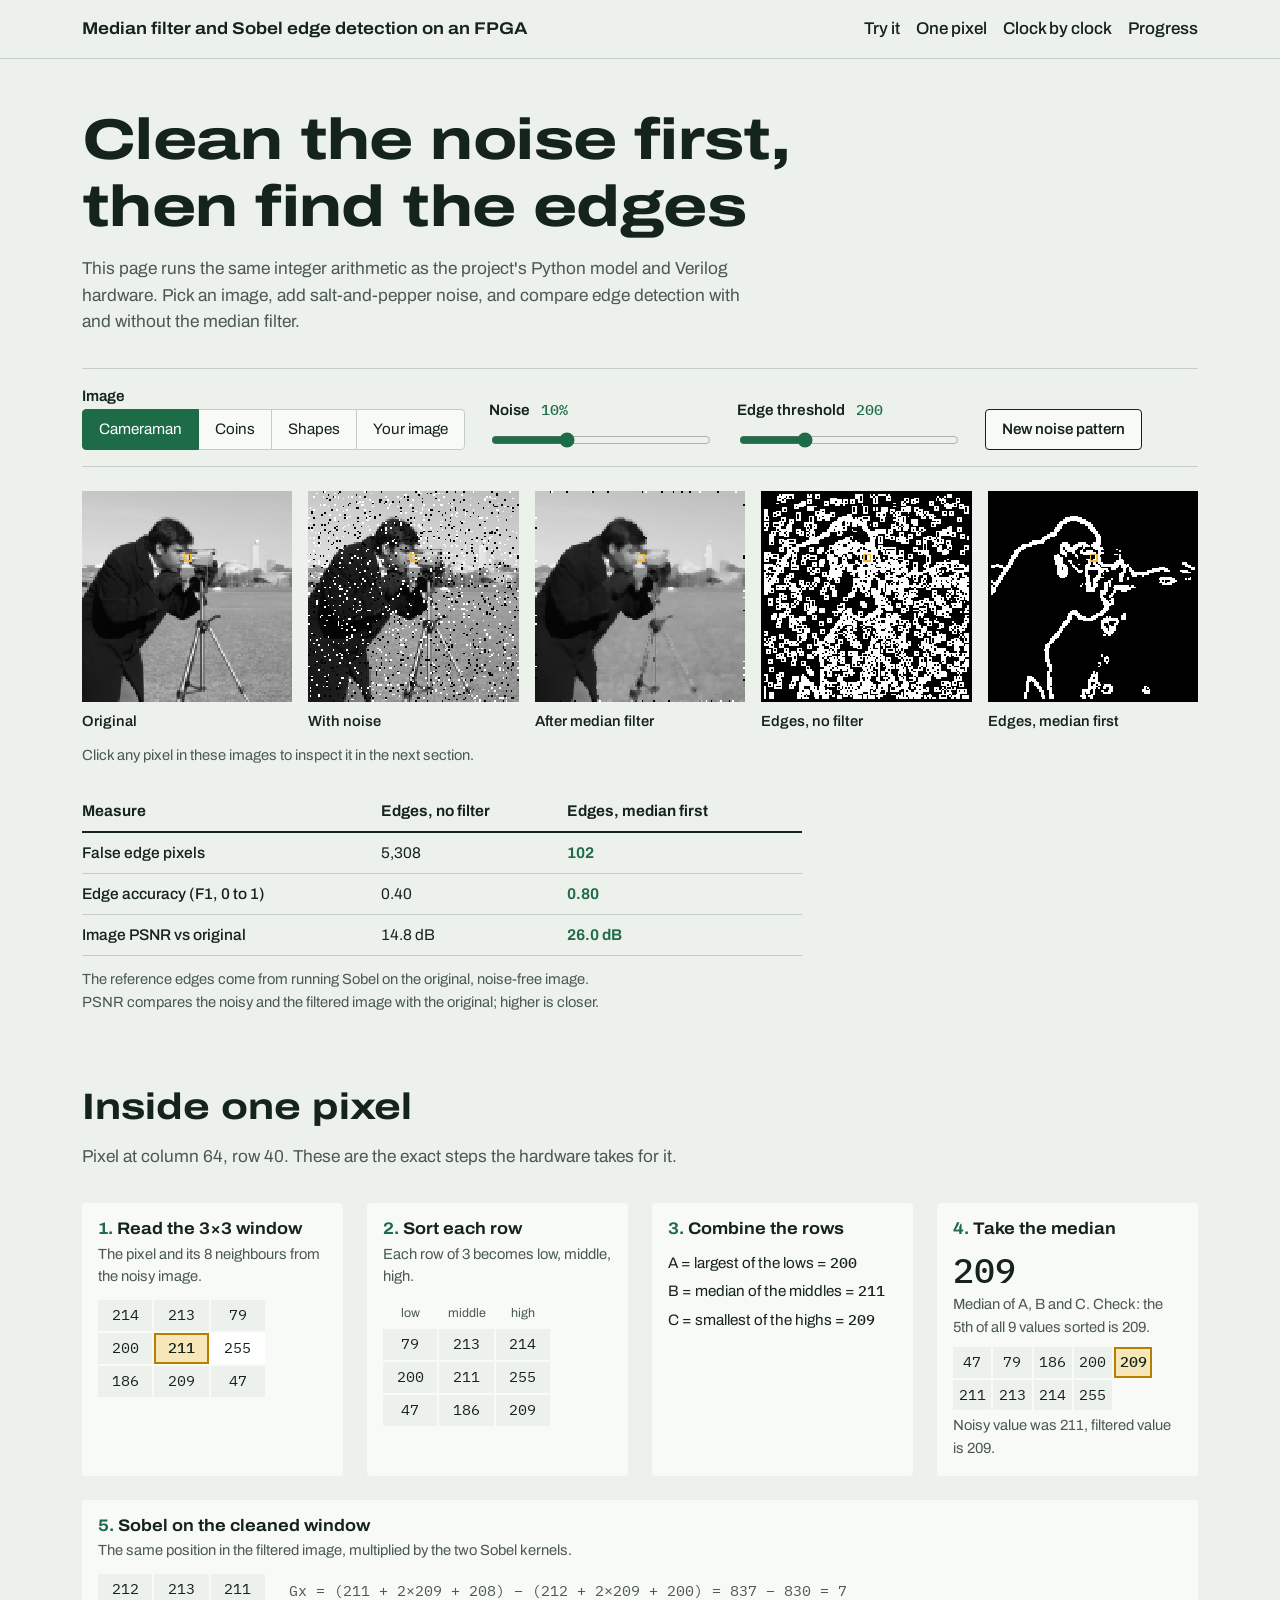
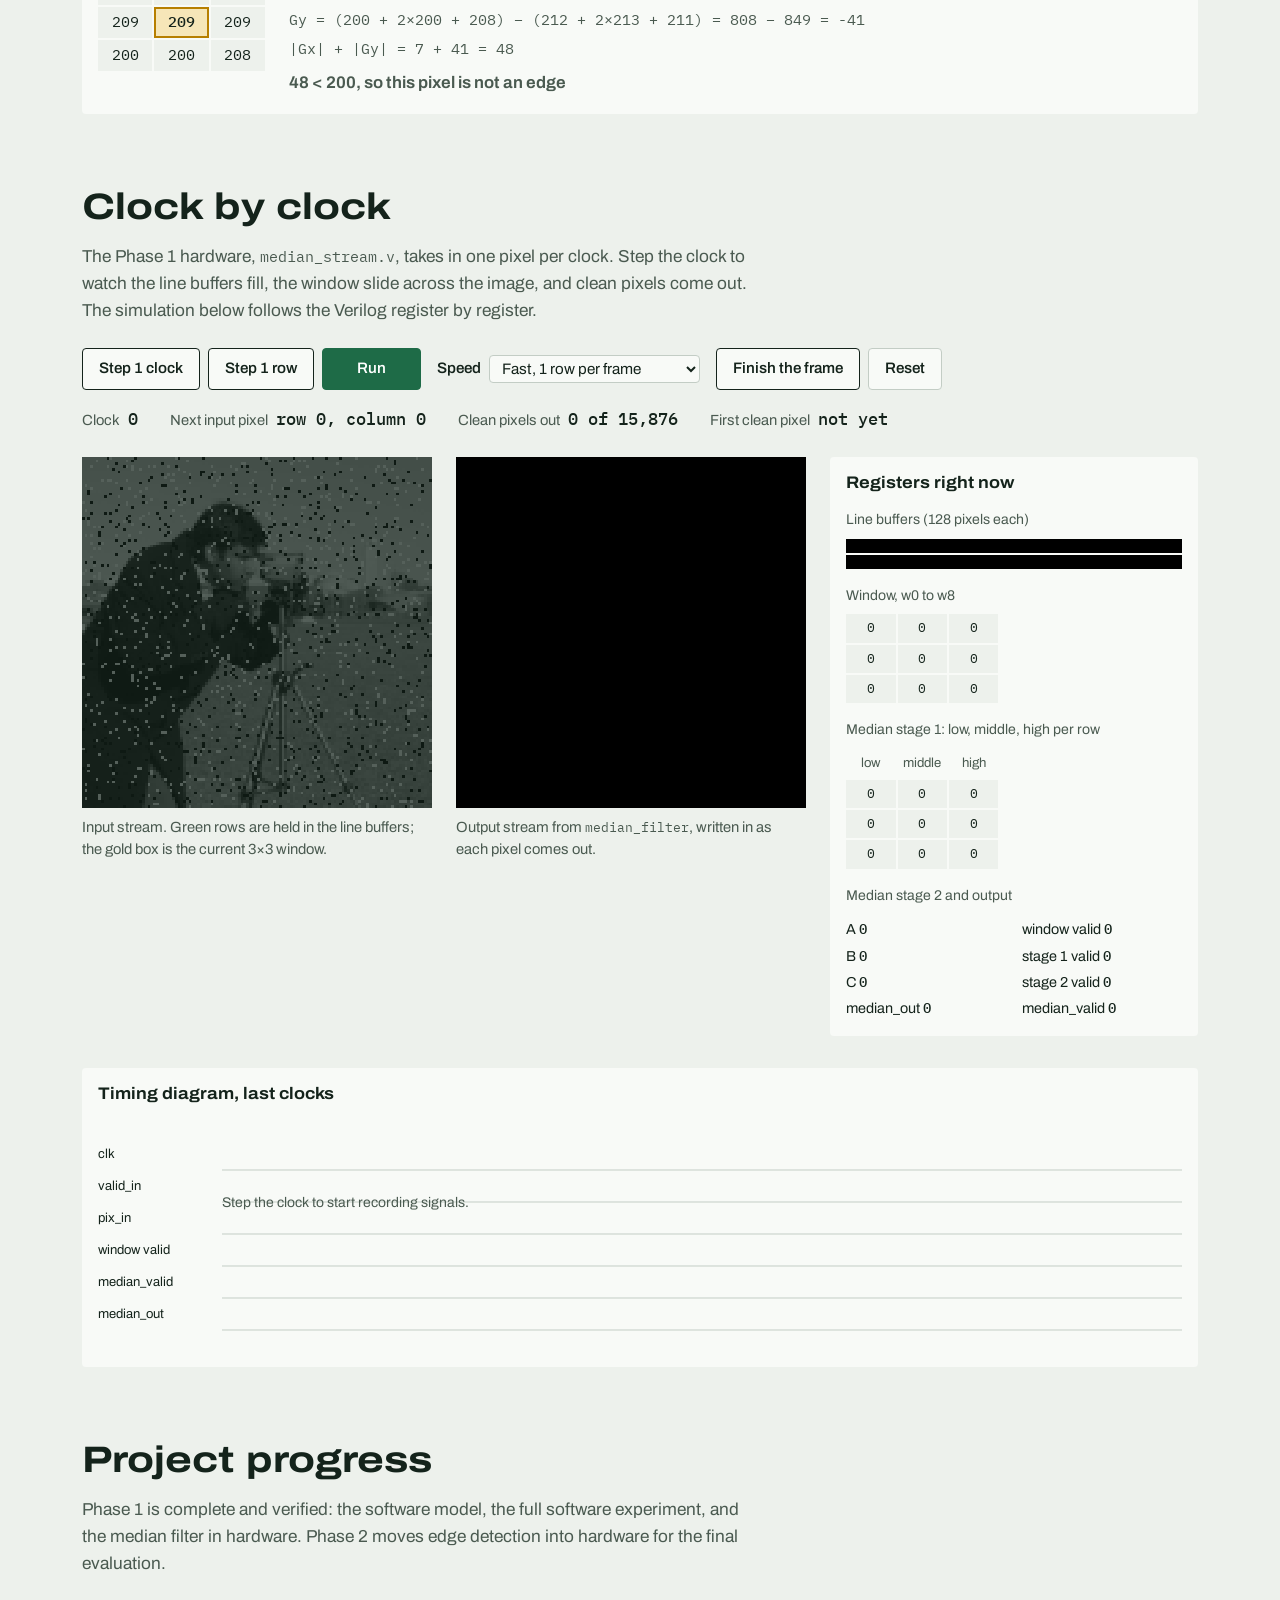
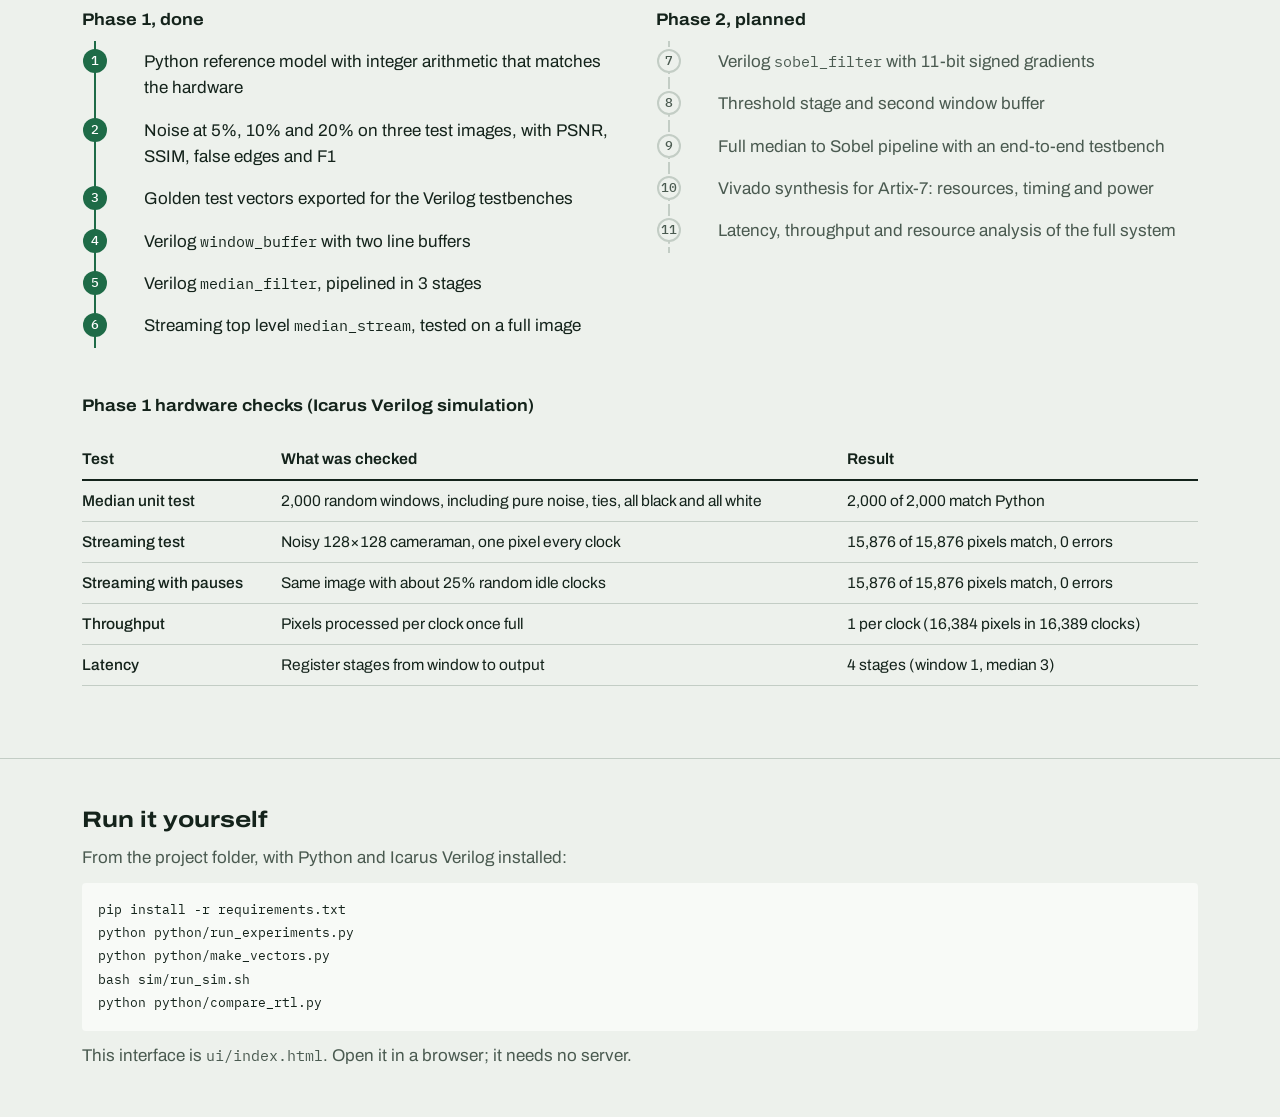
==== ui/index.html @ 1b3ccc0e "Phase 1: Python reference model, software experiment, streaming median filter hardware, interactive " ====
<!doctype html>
<html lang="en">
<head>
<meta charset="utf-8">
<meta name="viewport" content="width=device-width, initial-scale=1">
<title>Median Sobel Bench</title>
<meta name="description" content="Interactive demo of a pipelined FPGA median filter and Sobel edge detector.">
<link rel="preconnect" href="https://fonts.googleapis.com">
<link rel="preconnect" href="https://fonts.gstatic.com" crossorigin>
<link href="https://fonts.googleapis.com/css2?family=Archivo:wdth,wght@62..125,400..800&family=IBM+Plex+Mono:wght@400;500&display=swap" rel="stylesheet">
<link rel="stylesheet" href="style.css">
</head>
<body>

<header class="top">
  <div class="wrap top-inner">
    <p class="project">Median filter and Sobel edge detection on an FPGA</p>
    <nav aria-label="Sections">
      <a href="#try">Try it</a>
      <a href="#pixel">One pixel</a>
      <a href="#clock">Clock by clock</a>
      <a href="#progress">Progress</a>
    </nav>
  </div>
</header>

<main>
  <!-- ============ PLAYGROUND ============ -->
  <section id="try" class="wrap section">
    <h1>Clean the noise first, then find the edges</h1>
    <p class="lede">This page runs the same integer arithmetic as the project's Python model and Verilog hardware.
      Pick an image, add salt-and-pepper noise, and compare edge detection with and without the median filter.</p>

    <div class="controls" role="group" aria-label="Image settings">
      <fieldset class="field">
        <legend>Image</legend>
        <div class="seg" id="imagePicker">
          <button type="button" data-img="cameraman" aria-pressed="true">Cameraman</button>
          <button type="button" data-img="coins" aria-pressed="false">Coins</button>
          <button type="button" data-img="shapes" aria-pressed="false">Shapes</button>
          <label class="upload" aria-pressed="false" id="uploadLabel">
            Your image<input type="file" id="upload" accept="image/*">
          </label>
        </div>
      </fieldset>
      <div class="field">
        <label for="noise">Noise <output id="noiseOut" for="noise">10%</output></label>
        <input type="range" id="noise" min="0" max="30" step="1" value="10">
      </div>
      <div class="field">
        <label for="thresh">Edge threshold <output id="threshOut" for="thresh">200</output></label>
        <input type="range" id="thresh" min="40" max="600" step="10" value="200">
      </div>
      <div class="field field-btn">
        <button type="button" id="reseed" class="btn">New noise pattern</button>
      </div>
    </div>

    <div class="panels" id="panels">
      <figure><canvas width="128" height="128" data-panel="clean"></canvas><figcaption>Original</figcaption></figure>
      <figure><canvas width="128" height="128" data-panel="noisy"></canvas><figcaption>With noise</figcaption></figure>
      <figure><canvas width="128" height="128" data-panel="median"></canvas><figcaption>After median filter</figcaption></figure>
      <figure><canvas width="128" height="128" data-panel="edgeRaw"></canvas><figcaption>Edges, no filter</figcaption></figure>
      <figure><canvas width="128" height="128" data-panel="edgeMed"></canvas><figcaption>Edges, median first</figcaption></figure>
    </div>
    <p class="hint">Click any pixel in these images to inspect it in the next section.</p>

    <table class="metrics" aria-describedby="metricsNote">
      <thead>
        <tr><th scope="col">Measure</th><th scope="col">Edges, no filter</th><th scope="col">Edges, median first</th></tr>
      </thead>
      <tbody>
        <tr><th scope="row">False edge pixels</th><td id="mFpRaw"></td><td id="mFpMed"></td></tr>
        <tr><th scope="row">Edge accuracy (F1, 0 to 1)</th><td id="mF1Raw"></td><td id="mF1Med"></td></tr>
        <tr><th scope="row">Image PSNR vs original</th><td id="mPsnrRaw"></td><td id="mPsnrMed"></td></tr>
      </tbody>
    </table>
    <p class="note" id="metricsNote">The reference edges come from running Sobel on the original, noise-free image.
      PSNR compares the noisy and the filtered image with the original; higher is closer.</p>
  </section>

  <!-- ============ PIXEL INSPECTOR ============ -->
  <section id="pixel" class="wrap section">
    <h2>Inside one pixel</h2>
    <p class="lede" id="pixelIntro">Pixel <span id="pxPos"></span>. These are the exact steps the hardware takes for it.</p>

    <ol class="steps" id="steps">
      <li class="step">
        <h3>Read the 3×3 window</h3>
        <p>The pixel and its 8 neighbours from the noisy image.</p>
        <div class="grid3" id="winNoisy"></div>
      </li>
      <li class="step">
        <h3>Sort each row</h3>
        <p>Each row of 3 becomes low, middle, high.</p>
        <div class="rows" id="rowSort"></div>
      </li>
      <li class="step">
        <h3>Combine the rows</h3>
        <div class="combine" id="combine"></div>
      </li>
      <li class="step">
        <h3>Take the median</h3>
        <div id="medResult"></div>
      </li>
      <li class="step step-wide">
        <h3>Sobel on the cleaned window</h3>
        <p>The same position in the filtered image, multiplied by the two Sobel kernels.</p>
        <div class="sobel" id="sobel"></div>
      </li>
    </ol>
  </section>

  <!-- ============ CLOCK BY CLOCK ============ -->
  <section id="clock" class="wrap section">
    <h2>Clock by clock</h2>
    <p class="lede">The Phase 1 hardware, <code>median_stream.v</code>, takes in one pixel per clock.
      Step the clock to watch the line buffers fill, the window slide across the image, and clean pixels come out.
      The simulation below follows the Verilog register by register.</p>

    <div class="sim-controls" role="group" aria-label="Clock controls">
      <button type="button" class="btn" id="step1">Step 1 clock</button>
      <button type="button" class="btn" id="stepRow">Step 1 row</button>
      <button type="button" class="btn btn-primary" id="run">Run</button>
      <label class="speed">Speed
        <select id="speed">
          <option value="slow">Slow, 6 clocks per second</option>
          <option value="fast" selected>Fast, 1 row per frame</option>
        </select>
      </label>
      <button type="button" class="btn" id="finish">Finish the frame</button>
      <button type="button" class="btn btn-quiet" id="reset">Reset</button>
    </div>

    <div class="counters" aria-live="polite">
      <p><span class="k">Clock</span> <span class="v" id="cClock">0</span></p>
      <p><span class="k">Next input pixel</span> <span class="v" id="cIn">row 0, column 0</span></p>
      <p><span class="k">Clean pixels out</span> <span class="v" id="cOut">0 of 15,876</span></p>
      <p><span class="k">First clean pixel</span> <span class="v" id="cFirst">not yet</span></p>
    </div>

    <div class="bench">
      <figure class="bench-img">
        <canvas id="simIn" width="384" height="384"></canvas>
        <figcaption>Input stream. Green rows are held in the line buffers; the gold box is the current 3×3 window.</figcaption>
      </figure>
      <figure class="bench-img">
        <canvas id="simOut" width="384" height="384"></canvas>
        <figcaption>Output stream from <code>median_filter</code>, written in as each pixel comes out.</figcaption>
      </figure>
      <div class="regs">
        <h3>Registers right now</h3>
        <div class="reg-block">
          <p class="reg-title">Line buffers (128 pixels each)</p>
          <canvas id="lbTop" width="384" height="14" aria-label="Line buffer holding the row two above"></canvas>
          <canvas id="lbMid" width="384" height="14" aria-label="Line buffer holding the row above"></canvas>
        </div>
        <div class="reg-block">
          <p class="reg-title">Window, w0 to w8</p>
          <div class="grid3 small" id="rWin"></div>
        </div>
        <div class="reg-block">
          <p class="reg-title">Median stage 1: low, middle, high per row</p>
          <div class="rows small" id="rS1"></div>
        </div>
        <div class="reg-block">
          <p class="reg-title">Median stage 2 and output</p>
          <div class="kv" id="rS2"></div>
        </div>
      </div>
    </div>

    <div class="analyzer">
      <h3>Timing diagram, last clocks</h3>
      <canvas id="timing" height="236" aria-label="Timing diagram of the most recent clock cycles"></canvas>
    </div>
  </section>

  <!-- ============ PROGRESS ============ -->
  <section id="progress" class="wrap section">
    <h2>Project progress</h2>
    <p class="lede">Phase 1 is complete and verified: the software model, the full software experiment, and the
      median filter in hardware. Phase 2 moves edge detection into hardware for the final evaluation.</p>

    <div class="phases">
      <div class="phase">
        <h3>Phase 1, done</h3>
        <ol class="timeline">
          <li>Python reference model with integer arithmetic that matches the hardware</li>
          <li>Noise at 5%, 10% and 20% on three test images, with PSNR, SSIM, false edges and F1</li>
          <li>Golden test vectors exported for the Verilog testbenches</li>
          <li>Verilog <code>window_buffer</code> with two line buffers</li>
          <li>Verilog <code>median_filter</code>, pipelined in 3 stages</li>
          <li>Streaming top level <code>median_stream</code>, tested on a full image</li>
        </ol>
      </div>
      <div class="phase phase-next">
        <h3>Phase 2, planned</h3>
        <ol class="timeline" start="7">
          <li>Verilog <code>sobel_filter</code> with 11-bit signed gradients</li>
          <li>Threshold stage and second window buffer</li>
          <li>Full median to Sobel pipeline with an end-to-end testbench</li>
          <li>Vivado synthesis for Artix-7: resources, timing and power</li>
          <li>Latency, throughput and resource analysis of the full system</li>
        </ol>
      </div>
    </div>

    <h3 class="table-title">Phase 1 hardware checks (Icarus Verilog simulation)</h3>
    <table class="metrics wide">
      <thead><tr><th scope="col">Test</th><th scope="col">What was checked</th><th scope="col">Result</th></tr></thead>
      <tbody>
        <tr><th scope="row">Median unit test</th><td>2,000 random windows, including pure noise, ties, all black and all white</td><td>2,000 of 2,000 match Python</td></tr>
        <tr><th scope="row">Streaming test</th><td>Noisy 128×128 cameraman, one pixel every clock</td><td>15,876 of 15,876 pixels match, 0 errors</td></tr>
        <tr><th scope="row">Streaming with pauses</th><td>Same image with about 25% random idle clocks</td><td>15,876 of 15,876 pixels match, 0 errors</td></tr>
        <tr><th scope="row">Throughput</th><td>Pixels processed per clock once full</td><td>1 per clock (16,384 pixels in 16,389 clocks)</td></tr>
        <tr><th scope="row">Latency</th><td>Register stages from window to output</td><td>4 stages (window 1, median 3)</td></tr>
      </tbody>
    </table>
  </section>
</main>

<footer class="foot">
  <div class="wrap">
    <h2>Run it yourself</h2>
    <p>From the project folder, with Python and Icarus Verilog installed:</p>
    <pre><code>pip install -r requirements.txt
python python/run_experiments.py
python python/make_vectors.py
bash sim/run_sim.sh
python python/compare_rtl.py</code></pre>
    <p>This interface is <code>ui/index.html</code>. Open it in a browser; it needs no server.</p>
  </div>
</footer>

<script src="images.js"></script>
<script src="app.js"></script>
</body>
</html>
---- ui/style.css ----
/* =========================================================================
   Median Sobel Bench - styles
   Palette: datasheet paper, deep green ink, solder-mask green, probe gold.
   One spacing scale (--s1..--s8) is used for every gap, margin and padding.
   ========================================================================= */
:root {
  --paper:   #edf1ec;
  --sheet:   #f8faf7;
  --ink:     #14231b;
  --muted:   #4a5a50;
  --rule:    #c3cdc5;
  --mask:    #1e6b47;   /* solder-mask green: actions, done states */
  --mask-hi: #15523a;
  --mask-tint: #d7e6dc;
  --probe:   #b77f00;   /* gold probe: the thing you are inspecting */
  --probe-fill: #f6e6b8;
  --on-mask: #ffffff;

  --sans: "Archivo", "Segoe UI", system-ui, sans-serif;
  --mono: "IBM Plex Mono", ui-monospace, "Cascadia Mono", Consolas, monospace;

  --s1: 4px;  --s2: 8px;  --s3: 12px; --s4: 16px;
  --s5: 24px; --s6: 32px; --s7: 48px; --s8: 72px;

  --radius: 4px;
  --measure: 68ch;
  color-scheme: light;
}

@media (prefers-color-scheme: dark) {
  :root:not([data-theme="light"]) {
    --paper: #18261e; --sheet: #203128; --ink: #eef3ee; --muted: #bccabf;
    --rule: #3f5548; --mask: #7bd0a2; --mask-hi: #a3e3c0; --mask-tint: #2b4537;
    --probe: #f2b937; --probe-fill: #4a3c12; --on-mask: #0f2418;
    color-scheme: dark;
  }
}
:root[data-theme="dark"] {
  --paper: #18261e; --sheet: #203128; --ink: #eef3ee; --muted: #bccabf;
  --rule: #3f5548; --mask: #7bd0a2; --mask-hi: #a3e3c0; --mask-tint: #2b4537;
  --probe: #f2b937; --probe-fill: #4a3c12; --on-mask: #0f2418;
  color-scheme: dark;
}

* { box-sizing: border-box; }
html { scroll-behavior: smooth; }
@media (prefers-reduced-motion: reduce) { html { scroll-behavior: auto; } }

body {
  margin: 0;
  background: var(--paper);
  color: var(--ink);
  font-family: var(--sans);
  font-size: 17px;
  line-height: 1.55;
  font-variation-settings: "wdth" 100;
}

.wrap { max-width: 1180px; margin: 0 auto; padding: 0 var(--s4); }
@media (min-width: 720px) { .wrap { padding: 0 var(--s6); } }

/* ---------- type ---------- */
h1, h2, h3 { margin: 0; line-height: 1.15; }
h1 {
  font-size: clamp(2rem, 1.2rem + 3.4vw, 3.6rem);
  font-weight: 760;
  font-variation-settings: "wdth" 125;
  letter-spacing: -0.01em;
  max-width: 18ch;
}
h2 {
  font-size: clamp(1.6rem, 1.2rem + 1.6vw, 2.3rem);
  font-weight: 720;
  font-variation-settings: "wdth" 120;
}
h3 { font-size: 1.05rem; font-weight: 680; font-variation-settings: "wdth" 108; }
p { margin: 0; }
.lede { margin-top: var(--s4); max-width: var(--measure); color: var(--muted); font-size: 1.08rem; }
.note, .hint { margin-top: var(--s3); color: var(--muted); font-size: 0.92rem; max-width: var(--measure); }
code { font-family: var(--mono); font-size: 0.88em; }

a { color: var(--mask); text-underline-offset: 3px; }
a:hover { color: var(--mask-hi); }

:focus-visible { outline: 3px solid var(--probe); outline-offset: 2px; }

/* ---------- header ---------- */
.top { border-bottom: 1px solid var(--rule); background: var(--paper); }
.top-inner { display: flex; flex-wrap: wrap; gap: var(--s2) var(--s5); align-items: baseline;
  justify-content: space-between; padding-top: var(--s4); padding-bottom: var(--s4); }
.project { font-weight: 650; font-variation-settings: "wdth" 110; }
.top nav { display: flex; flex-wrap: wrap; gap: var(--s4); }
.top nav a { text-decoration: none; color: var(--ink); font-weight: 520; }
.top nav a:hover { text-decoration: underline; color: var(--mask); }

.section { padding-top: var(--s8); }
#try { padding-top: var(--s7); }

/* ---------- controls ---------- */
.controls {
  margin-top: var(--s6);
  display: flex; flex-wrap: wrap; gap: var(--s5);
  align-items: flex-end;
  padding: var(--s4) 0;
  border-top: 1px solid var(--rule);
  border-bottom: 1px solid var(--rule);
}
.field { display: flex; flex-direction: column; gap: var(--s2); border: 0; margin: 0; padding: 0; min-width: 0; }
.field legend, .field > label { font-weight: 600; font-size: 0.95rem; padding: 0; }
.field output { font-family: var(--mono); font-weight: 500; margin-left: var(--s2); color: var(--mask); }
.field input[type="range"] { width: 220px; max-width: 100%; accent-color: var(--mask); }

.seg { display: flex; flex-wrap: wrap; }
.seg button, .seg .upload {
  font: inherit; font-size: 0.95rem;
  padding: var(--s2) var(--s4);
  background: var(--sheet); color: var(--ink);
  border: 1px solid var(--rule); margin-left: -1px; cursor: pointer;
}
.seg > :first-child { margin-left: 0; border-radius: var(--radius) 0 0 var(--radius); }
.seg > :last-child { border-radius: 0 var(--radius) var(--radius) 0; }
.seg button:hover, .seg .upload:hover { background: var(--mask-tint); }
.seg [aria-pressed="true"] { background: var(--mask); color: var(--on-mask); border-color: var(--mask); position: relative; }
.seg [aria-pressed="true"]:hover { background: var(--mask-hi); }
.upload input { position: absolute; width: 1px; height: 1px; opacity: 0; }
.upload:focus-within { outline: 3px solid var(--probe); outline-offset: 2px; }

.btn {
  font: inherit; font-size: 0.95rem; font-weight: 560;
  padding: var(--s2) var(--s4);
  border-radius: var(--radius);
  border: 1px solid var(--ink);
  background: var(--sheet); color: var(--ink);
  cursor: pointer;
}
.btn:hover { background: var(--ink); color: var(--paper); }
.btn-primary { background: var(--mask); border-color: var(--mask); color: var(--on-mask); min-width: 6.5em; }
.btn-primary:hover { background: var(--mask-hi); border-color: var(--mask-hi); color: var(--on-mask); }
.btn-quiet { border-color: var(--rule); }
.btn:disabled { cursor: not-allowed; background: var(--paper); color: var(--muted); border-color: var(--rule); }

/* ---------- image panels ---------- */
.panels {
  margin-top: var(--s5);
  display: grid; gap: var(--s4);
  grid-template-columns: repeat(2, minmax(0, 1fr));
}
@media (min-width: 640px) { .panels { grid-template-columns: repeat(3, minmax(0, 1fr)); } }
@media (min-width: 1000px) { .panels { grid-template-columns: repeat(5, minmax(0, 1fr)); } }
.panels figure { margin: 0; }
.panels canvas, .bench canvas#simIn, .bench canvas#simOut {
  width: 100%; height: auto; display: block;
  image-rendering: pixelated; image-rendering: crisp-edges;
  background: #000;
}
.panels canvas { cursor: crosshair; aspect-ratio: 1; }
figcaption { margin-top: var(--s2); font-size: 0.92rem; font-weight: 560; }
.bench figcaption { font-weight: 400; color: var(--muted); }

/* ---------- tables ---------- */
.metrics { margin-top: var(--s5); border-collapse: collapse; width: 100%; max-width: 720px; font-size: 0.97rem; }
.metrics.wide { max-width: none; }
.metrics th, .metrics td { text-align: left; padding: var(--s2) var(--s3) var(--s2) 0; border-bottom: 1px solid var(--rule); vertical-align: top; }
.metrics thead th { font-weight: 650; border-bottom: 2px solid var(--ink); }
.metrics tbody th { font-weight: 520; }
.metrics td { font-variant-numeric: tabular-nums; }
.metrics td.better { color: var(--mask); font-weight: 650; }
.table-wrap { overflow-x: auto; }

/* ---------- pixel inspector ---------- */
.steps {
  list-style: none; counter-reset: step; padding: 0; margin: var(--s6) 0 0;
  display: grid; gap: var(--s5);
  grid-template-columns: repeat(auto-fit, minmax(210px, 1fr));
}
.step { counter-increment: step; background: var(--sheet); padding: var(--s4); border-radius: var(--radius); }
.step h3::before { content: counter(step) ". "; color: var(--mask); }
.step p { margin-top: var(--s1); color: var(--muted); font-size: 0.92rem; }
.step-wide { grid-column: 1 / -1; }
.step > div { margin-top: var(--s3); }

.grid3 { display: grid; grid-template-columns: repeat(3, 3.2em); gap: 2px; }
.grid3 span, .rows span, .nine span {
  font-family: var(--mono); font-size: 0.92rem; text-align: center;
  padding: var(--s1) 0; background: var(--paper);
}
.grid3 span.c, .nine span.c { background: var(--probe-fill); outline: 2px solid var(--probe); outline-offset: -2px; font-weight: 500; }
.grid3 span.salt { background: #ffffff; color: #14231b; }
.grid3 span.pepper { background: #14231b; color: #ffffff; }
.grid3.small { grid-template-columns: repeat(3, 2.9em); }
.grid3.small span, .rows.small span { font-size: 0.82rem; }

.rows { display: grid; grid-template-columns: repeat(3, 3.2em); gap: 2px; }
.rows.small { grid-template-columns: repeat(3, 2.9em); }
.rows .lbl { font-family: var(--sans); background: none; font-size: 0.78rem; color: var(--muted); }
.rows span.pick { background: var(--mask-tint); font-weight: 500; }

.combine p, .kv p { margin-top: var(--s1); font-size: 0.95rem; color: var(--ink); }
.combine strong, .kv strong, #medResult strong { font-family: var(--mono); font-weight: 500; }
.nine { display: flex; flex-wrap: wrap; gap: 2px; margin-top: var(--s2); }
.nine span { min-width: 2.6em; }
.step .big { font-family: var(--mono); font-size: 2.2rem; font-weight: 500; line-height: 1.1; color: var(--ink); margin: 0; }

.sobel { display: flex; flex-wrap: wrap; gap: var(--s5); align-items: flex-start; }
.sobel .calc { font-family: var(--mono); font-size: 0.9rem; line-height: 1.7; }
.sobel .verdict { font-family: var(--sans); font-size: 1.05rem; font-weight: 650; margin-top: var(--s2); }
.sobel .verdict.edge { color: var(--mask); }
.empty { color: var(--muted); font-size: 0.95rem; }

/* ---------- clock-by-clock bench ---------- */
.sim-controls { margin-top: var(--s5); display: flex; flex-wrap: wrap; gap: var(--s2); align-items: center; }
.speed { display: inline-flex; gap: var(--s2); align-items: center; font-size: 0.95rem; font-weight: 560; margin: 0 var(--s2); }
.speed select { font: inherit; font-weight: 400; padding: var(--s1) var(--s2); border-radius: var(--radius);
  border: 1px solid var(--rule); background: var(--sheet); color: var(--ink); }

.counters { margin-top: var(--s4); display: flex; flex-wrap: wrap; gap: var(--s2) var(--s6); }
.counters .k { color: var(--muted); font-size: 0.92rem; margin-right: var(--s1); }
.counters .v { font-family: var(--mono); font-weight: 500; }

.bench {
  margin-top: var(--s5);
  display: grid; gap: var(--s5);
  grid-template-columns: 1fr;
}
@media (min-width: 760px) { .bench { grid-template-columns: 1fr 1fr; } }
@media (min-width: 1100px) { .bench { grid-template-columns: 1fr 1fr 1.05fr; } }
.bench-img { margin: 0; }
.regs { background: var(--sheet); padding: var(--s4); border-radius: var(--radius); }
.regs h3 { margin-bottom: var(--s2); }
.reg-block { margin-top: var(--s4); }
.reg-title { font-size: 0.88rem; color: var(--muted); margin-bottom: var(--s2); }
.reg-block canvas { width: 100%; height: 14px; display: block; image-rendering: pixelated; margin-top: 2px; background: #000; }
.kv { display: grid; grid-template-columns: repeat(2, minmax(0, 1fr)); gap: 0 var(--s4); }
.kv p { font-size: 0.9rem; }

.analyzer { margin-top: var(--s6); background: var(--sheet); padding: var(--s4); border-radius: var(--radius); }
.analyzer canvas { margin-top: var(--s3); width: 100%; height: 236px; display: block; }

/* ---------- progress ---------- */
.phases { margin-top: var(--s6); display: grid; gap: var(--s6); grid-template-columns: 1fr; }
@media (min-width: 820px) { .phases { grid-template-columns: 1fr 1fr; } }
.timeline { margin: var(--s3) 0 0; padding: 0; list-style: none; counter-reset: tl; }
.phase-next .timeline { counter-reset: tl 6; }
.timeline li {
  counter-increment: tl; position: relative;
  padding: var(--s2) 0 var(--s2) var(--s7);
  border-left: 2px solid var(--mask); margin-left: var(--s3);
}
.timeline li::before {
  content: counter(tl);
  position: absolute; left: calc(-1 * var(--s3) - 1px); top: var(--s2);
  width: var(--s5); height: var(--s5); border-radius: 50%;
  display: grid; place-items: center;
  font-family: var(--mono); font-size: 0.8rem; font-weight: 500;
  background: var(--mask); color: var(--on-mask);
}
.phase-next .timeline li { border-left: 2px dashed var(--rule); color: var(--muted); }
.phase-next .timeline li::before { background: var(--paper); color: var(--muted); box-shadow: inset 0 0 0 2px var(--rule); }
.table-title { margin-top: var(--s7); }

/* ---------- footer ---------- */
.foot { margin-top: var(--s8); padding: var(--s7) 0 var(--s7); border-top: 1px solid var(--rule); }
.foot h2 { font-size: 1.4rem; }
.foot p { margin-top: var(--s3); color: var(--muted); max-width: var(--measure); }
.foot pre {
  margin: var(--s3) 0 0; padding: var(--s4); overflow-x: auto;
  background: var(--sheet); border-radius: var(--radius);
  font-size: 0.9rem; line-height: 1.6;
}
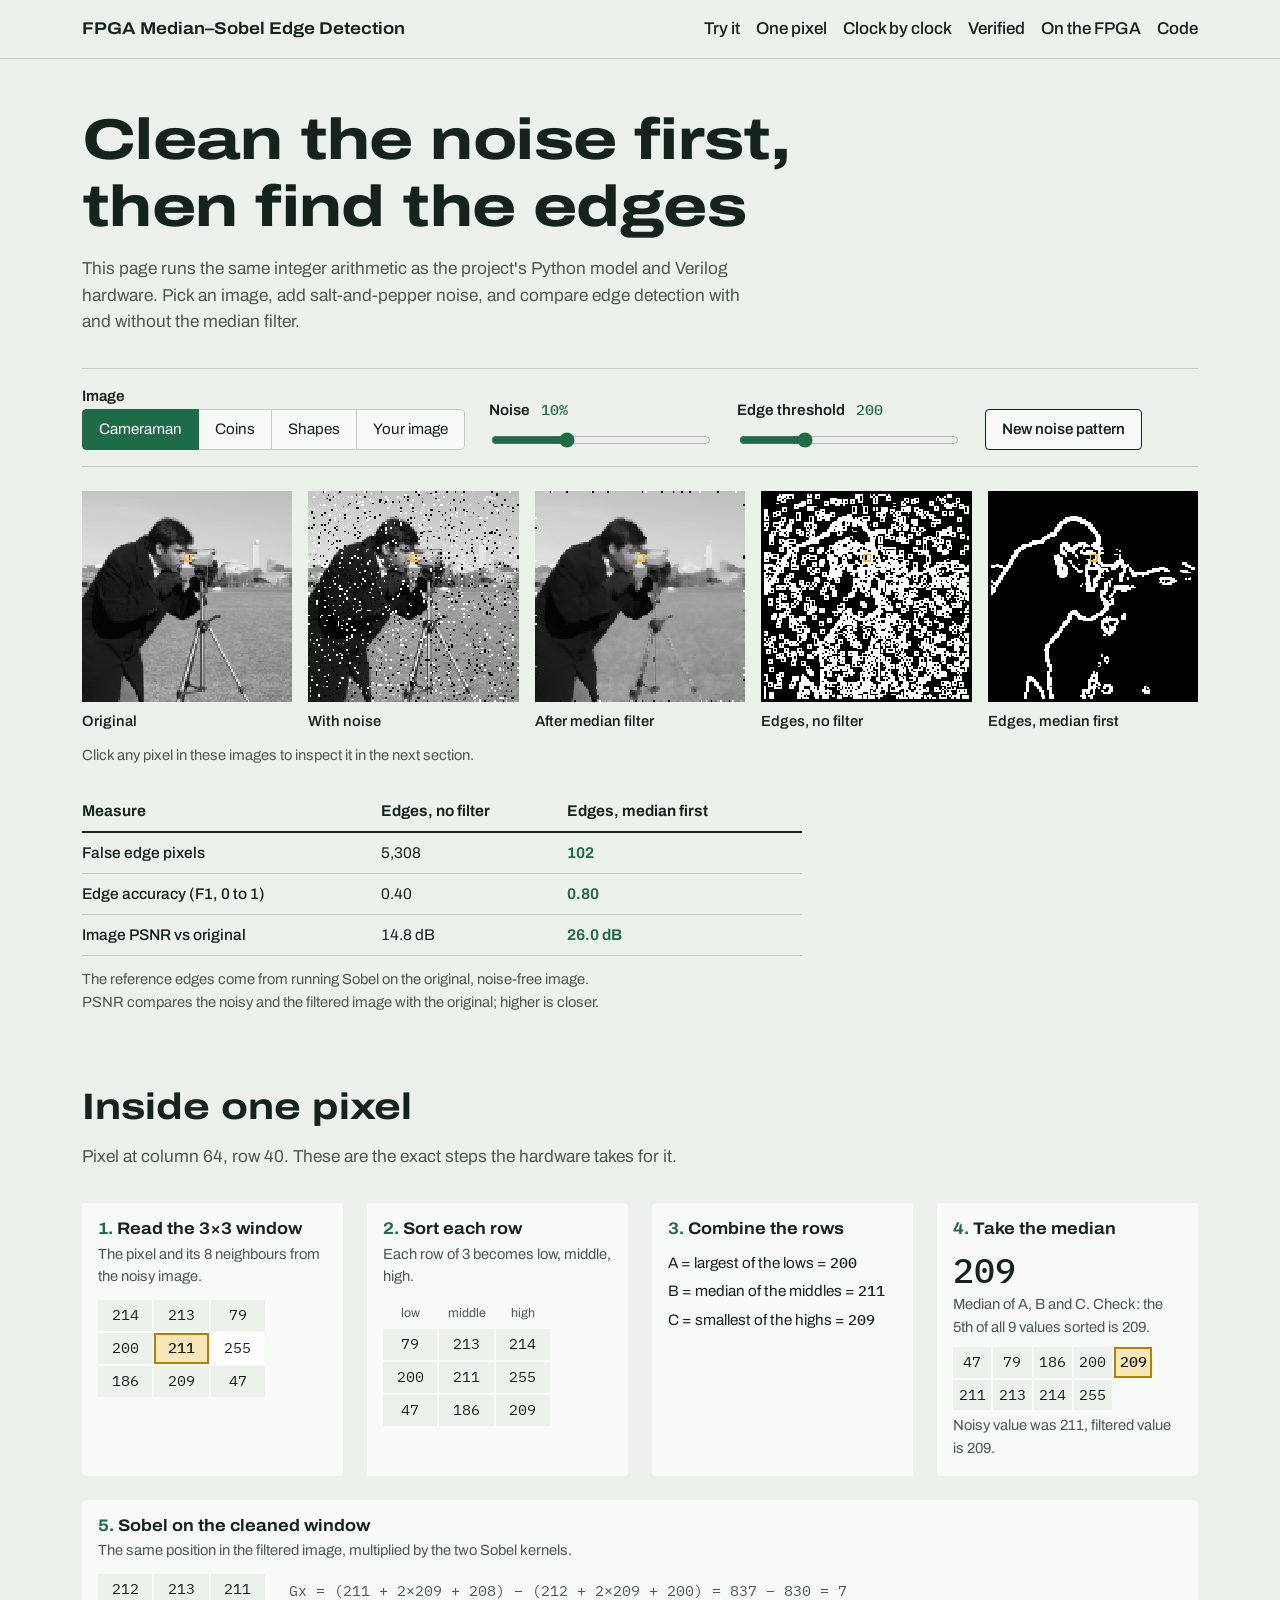
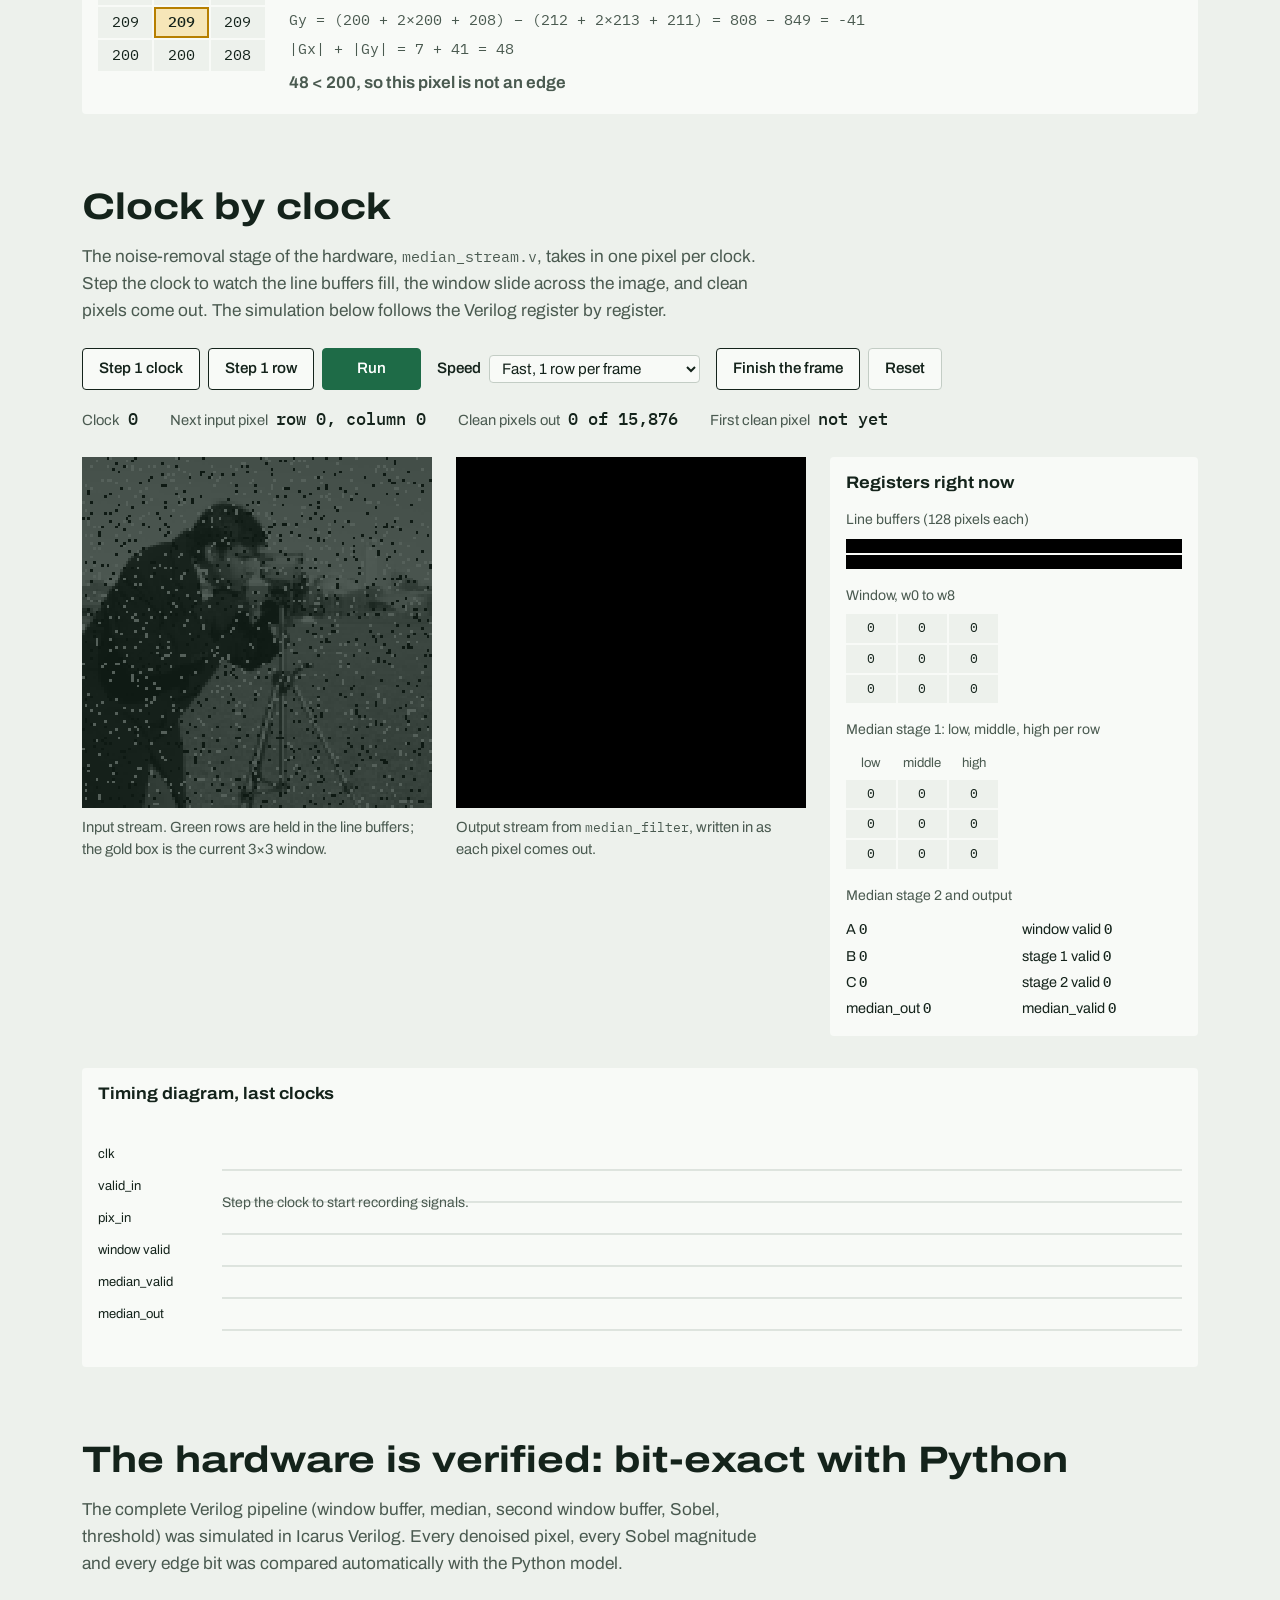
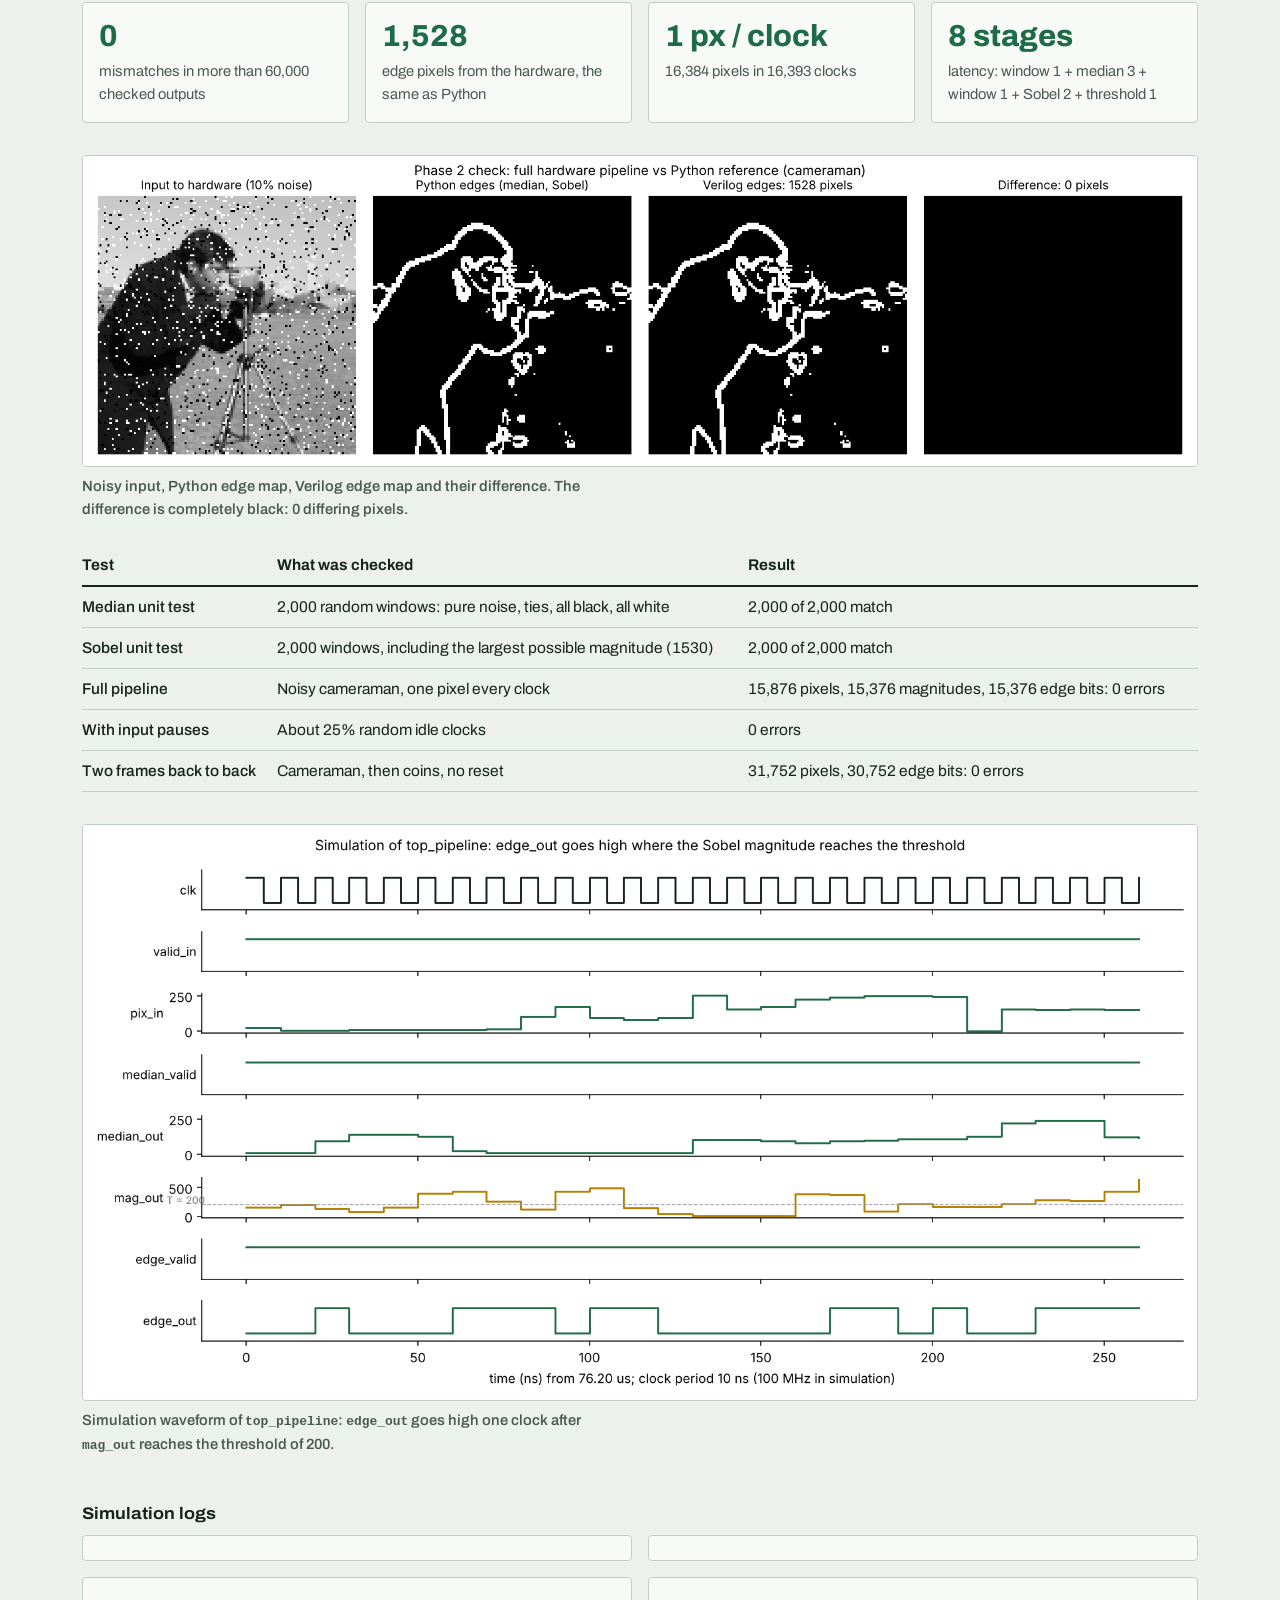
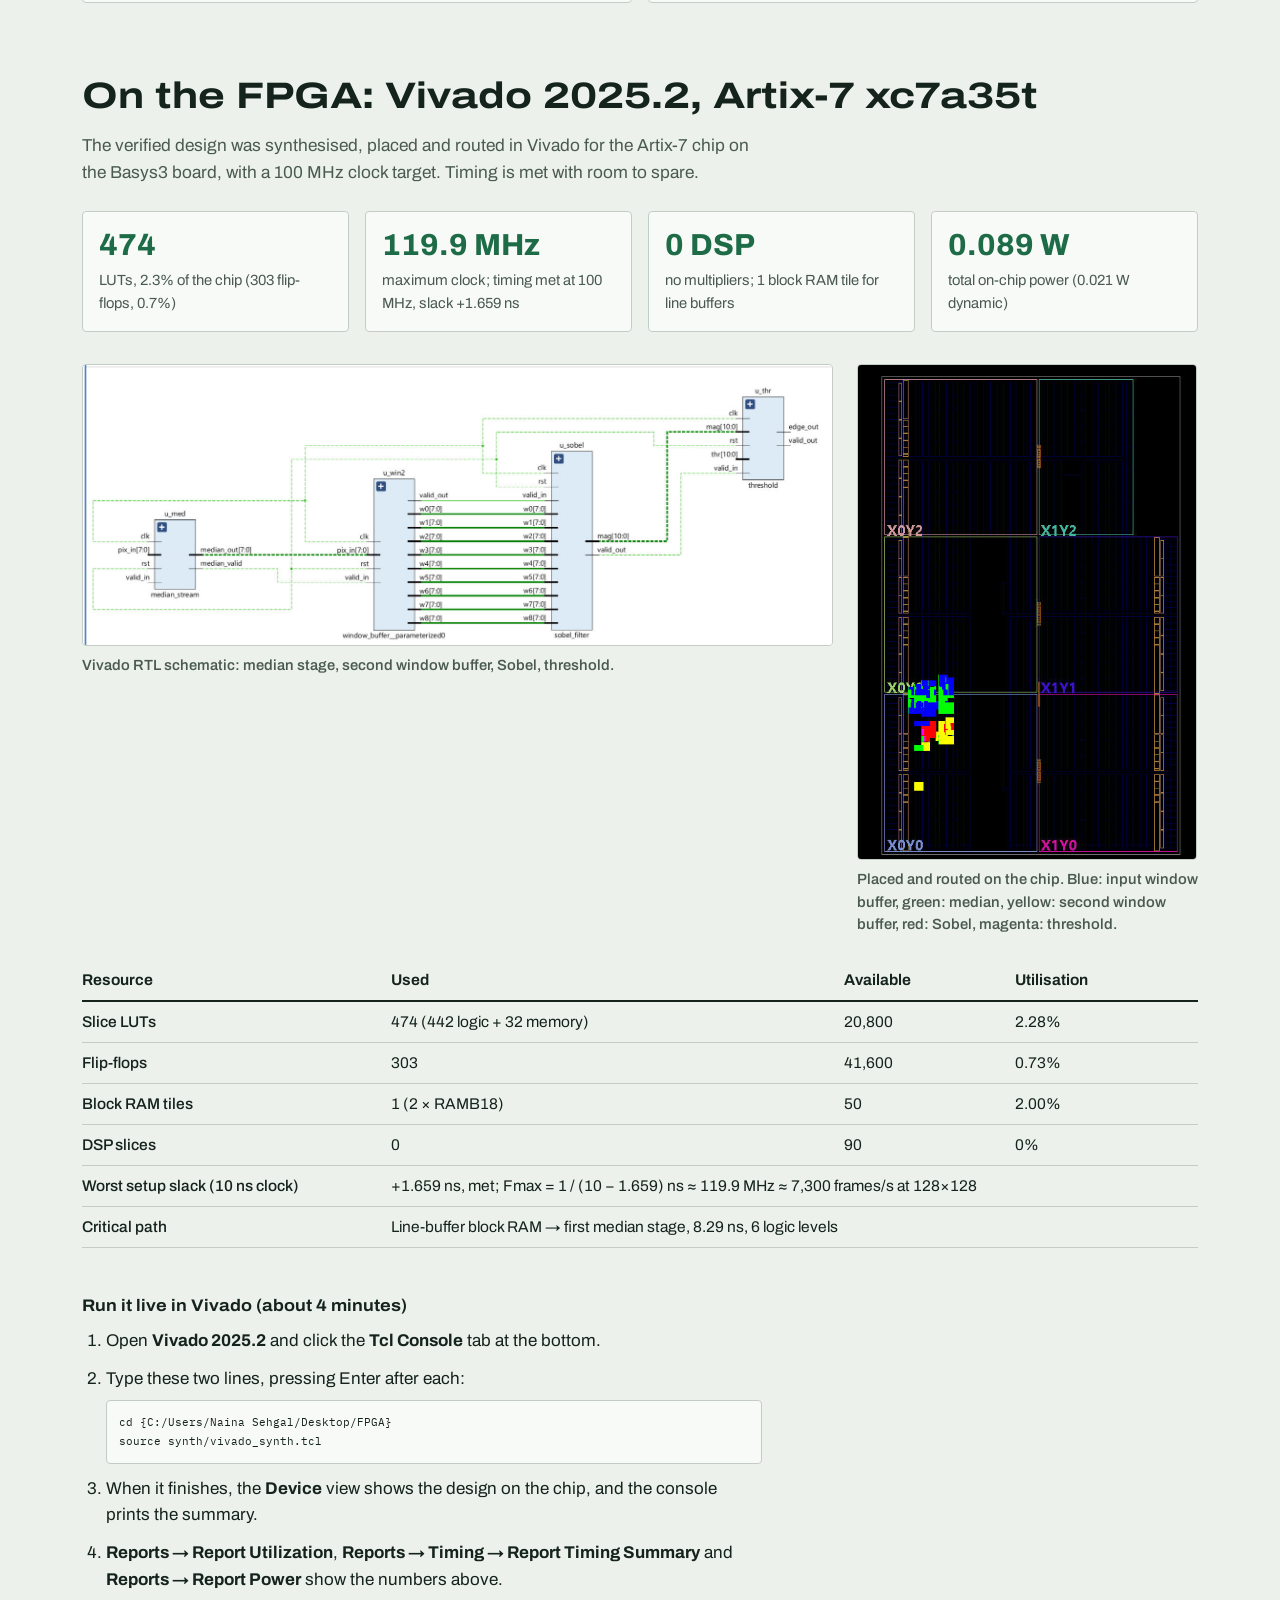
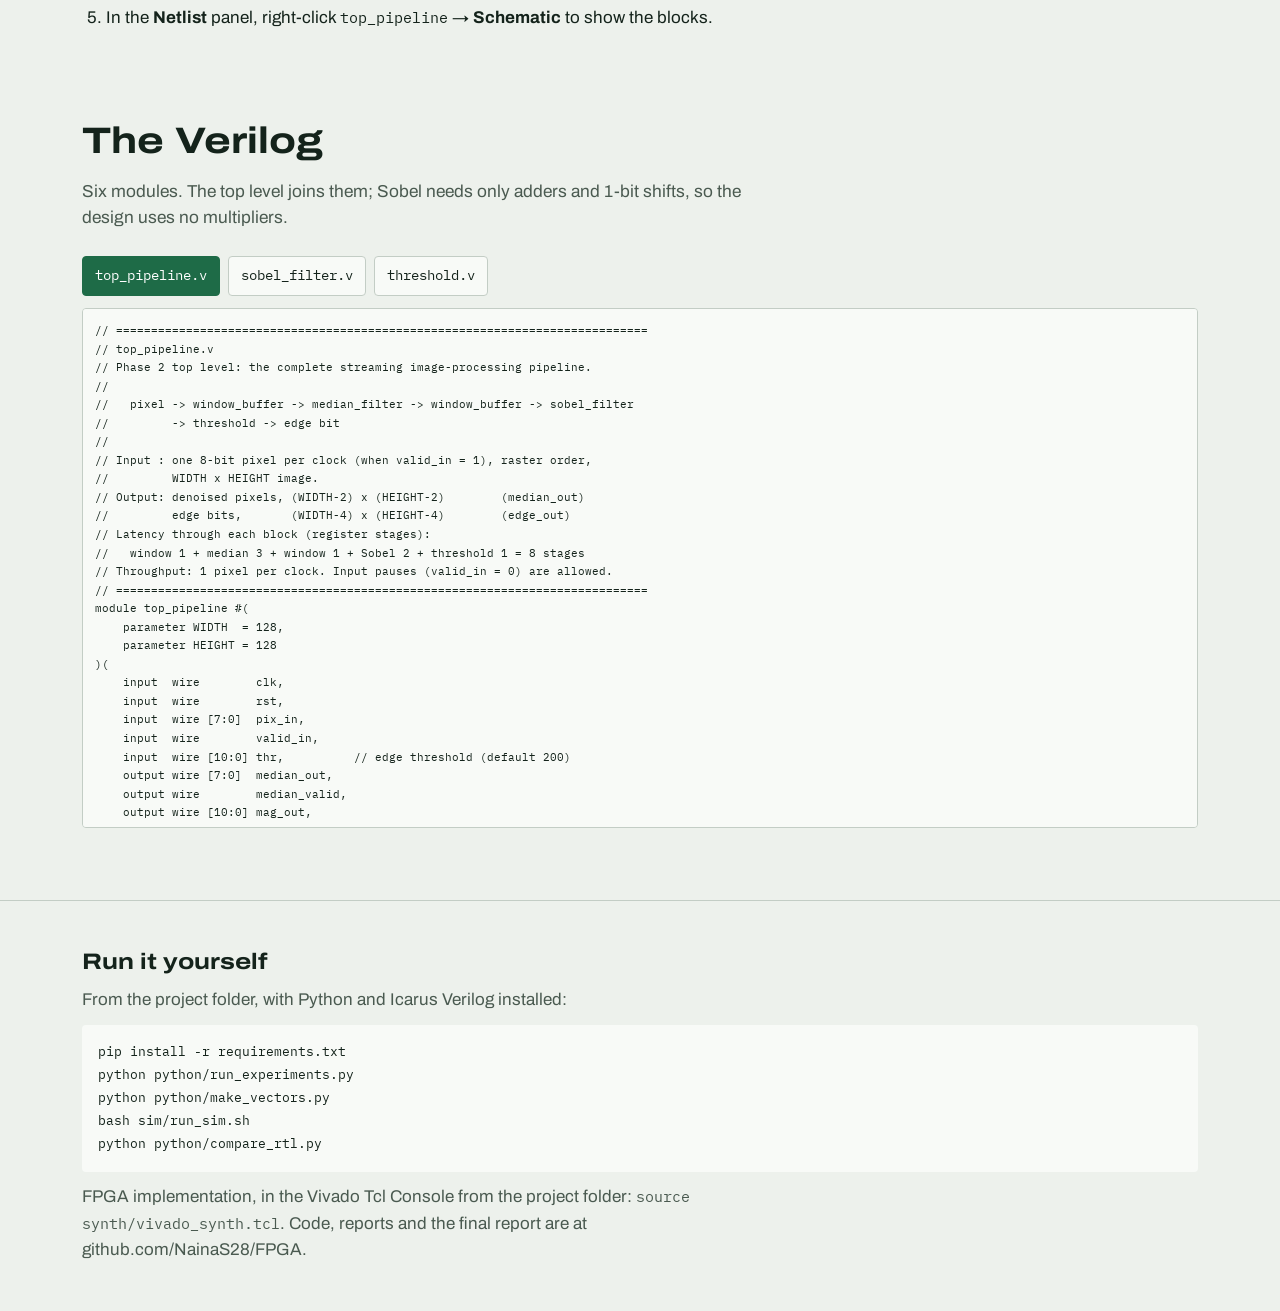
==== commit efb17802: "One-command run: run_project.py, VS Code tasks, Icarus or Vivado simulator, project website - run_pr" ====
--- a/ui/index.html
+++ b/ui/index.html
@@ -3,8 +3,8 @@
 <head>
 <meta charset="utf-8">
 <meta name="viewport" content="width=device-width, initial-scale=1">
-<title>Median Sobel Bench</title>
-<meta name="description" content="Interactive demo of a pipelined FPGA median filter and Sobel edge detector.">
+<title>FPGA Median–Sobel Edge Detection</title>
+<meta name="description" content="FPGA Median–Sobel Edge Detection: a pipelined median filter and Sobel edge detector in Verilog, verified and implemented on an Artix-7 FPGA.">
 <link rel="preconnect" href="https://fonts.googleapis.com">
 <link rel="preconnect" href="https://fonts.gstatic.com" crossorigin>
 <link href="https://fonts.googleapis.com/css2?family=Archivo:wdth,wght@62..125,400..800&family=IBM+Plex+Mono:wght@400;500&display=swap" rel="stylesheet">
@@ -14,12 +14,14 @@
 
 <header class="top">
   <div class="wrap top-inner">
-    <p class="project">Median filter and Sobel edge detection on an FPGA</p>
+    <p class="project">FPGA Median–Sobel Edge Detection</p>
     <nav aria-label="Sections">
       <a href="#try">Try it</a>
       <a href="#pixel">One pixel</a>
       <a href="#clock">Clock by clock</a>
-      <a href="#progress">Progress</a>
+      <a href="#verify">Verified</a>
+      <a href="#fpga">On the FPGA</a>
+      <a href="#code">Code</a>
     </nav>
   </div>
 </header>
@@ -114,7 +116,7 @@
   <!-- ============ CLOCK BY CLOCK ============ -->
   <section id="clock" class="wrap section">
     <h2>Clock by clock</h2>
-    <p class="lede">The Phase 1 hardware, <code>median_stream.v</code>, takes in one pixel per clock.
+    <p class="lede">The noise-removal stage of the hardware, <code>median_stream.v</code>, takes in one pixel per clock.
       Step the clock to watch the line buffers fill, the window slide across the image, and clean pixels come out.
       The simulation below follows the Verilog register by register.</p>
 
@@ -176,47 +178,237 @@
     </div>
   </section>
 
-  <!-- ============ PROGRESS ============ -->
-  <section id="progress" class="wrap section">
-    <h2>Project progress</h2>
-    <p class="lede">Phase 1 is complete and verified: the software model, the full software experiment, and the
-      median filter in hardware. Phase 2 moves edge detection into hardware for the final evaluation.</p>
-
-    <div class="phases">
-      <div class="phase">
-        <h3>Phase 1, done</h3>
-        <ol class="timeline">
-          <li>Python reference model with integer arithmetic that matches the hardware</li>
-          <li>Noise at 5%, 10% and 20% on three test images, with PSNR, SSIM, false edges and F1</li>
-          <li>Golden test vectors exported for the Verilog testbenches</li>
-          <li>Verilog <code>window_buffer</code> with two line buffers</li>
-          <li>Verilog <code>median_filter</code>, pipelined in 3 stages</li>
-          <li>Streaming top level <code>median_stream</code>, tested on a full image</li>
-        </ol>
-      </div>
-      <div class="phase phase-next">
-        <h3>Phase 2, planned</h3>
-        <ol class="timeline" start="7">
-          <li>Verilog <code>sobel_filter</code> with 11-bit signed gradients</li>
-          <li>Threshold stage and second window buffer</li>
-          <li>Full median to Sobel pipeline with an end-to-end testbench</li>
-          <li>Vivado synthesis for Artix-7: resources, timing and power</li>
-          <li>Latency, throughput and resource analysis of the full system</li>
-        </ol>
-      </div>
-    </div>
-
-    <h3 class="table-title">Phase 1 hardware checks (Icarus Verilog simulation)</h3>
+  <!-- ============ VERIFIED ============ -->
+  <section id="verify" class="wrap section">
+    <h2>The hardware is verified: bit-exact with Python</h2>
+    <p class="lede">The complete Verilog pipeline (window buffer, median, second window buffer, Sobel, threshold)
+      was simulated in Icarus Verilog. Every denoised pixel, every Sobel magnitude and every edge bit was compared
+      automatically with the Python model.</p>
+
+    <div class="stats">
+      <div class="stat"><b>0</b><span>mismatches in more than 60,000 checked outputs</span></div>
+      <div class="stat"><b>1,528</b><span>edge pixels from the hardware, the same as Python</span></div>
+      <div class="stat"><b>1 px / clock</b><span>16,384 pixels in 16,393 clocks</span></div>
+      <div class="stat"><b>8 stages</b><span>latency: window 1 + median 3 + window 1 + Sobel 2 + threshold 1</span></div>
+    </div>
+
+    <figure class="shot"><img src="../results/plots/rtl_vs_python_edges.png" alt="Hardware edges compared with Python edges; the difference image is completely black">
+      <figcaption>Noisy input, Python edge map, Verilog edge map and their difference. The difference is completely black: 0 differing pixels.</figcaption></figure>
+
     <table class="metrics wide">
       <thead><tr><th scope="col">Test</th><th scope="col">What was checked</th><th scope="col">Result</th></tr></thead>
       <tbody>
-        <tr><th scope="row">Median unit test</th><td>2,000 random windows, including pure noise, ties, all black and all white</td><td>2,000 of 2,000 match Python</td></tr>
-        <tr><th scope="row">Streaming test</th><td>Noisy 128×128 cameraman, one pixel every clock</td><td>15,876 of 15,876 pixels match, 0 errors</td></tr>
-        <tr><th scope="row">Streaming with pauses</th><td>Same image with about 25% random idle clocks</td><td>15,876 of 15,876 pixels match, 0 errors</td></tr>
-        <tr><th scope="row">Throughput</th><td>Pixels processed per clock once full</td><td>1 per clock (16,384 pixels in 16,389 clocks)</td></tr>
-        <tr><th scope="row">Latency</th><td>Register stages from window to output</td><td>4 stages (window 1, median 3)</td></tr>
+        <tr><th scope="row">Median unit test</th><td>2,000 random windows: pure noise, ties, all black, all white</td><td>2,000 of 2,000 match</td></tr>
+        <tr><th scope="row">Sobel unit test</th><td>2,000 windows, including the largest possible magnitude (1530)</td><td>2,000 of 2,000 match</td></tr>
+        <tr><th scope="row">Full pipeline</th><td>Noisy cameraman, one pixel every clock</td><td>15,876 pixels, 15,376 magnitudes, 15,376 edge bits: 0 errors</td></tr>
+        <tr><th scope="row">With input pauses</th><td>About 25% random idle clocks</td><td>0 errors</td></tr>
+        <tr><th scope="row">Two frames back to back</th><td>Cameraman, then coins, no reset</td><td>31,752 pixels, 30,752 edge bits: 0 errors</td></tr>
       </tbody>
     </table>
+
+    <figure class="shot"><img src="../docs/figures/waveform_top.png" alt="Simulation waveform of top_pipeline">
+      <figcaption>Simulation waveform of <code>top_pipeline</code>: <code>edge_out</code> goes high one clock after <code>mag_out</code> reaches the threshold of 200.</figcaption></figure>
+
+    <h3 class="table-title">Simulation logs</h3>
+    <p class="runinfo"><!--RUNINFO--></p>
+    <div class="logs">
+      <pre><code><!--LOG:sim_log_top.txt--></code></pre>
+      <pre><code><!--LOG:sim_log_top_2frames.txt--></code></pre>
+      <pre><code><!--LOG:sim_log_sobel_unit.txt--></code></pre>
+      <pre><code><!--LOG:sim_log_median_unit.txt--></code></pre>
+    </div>
+  </section>
+
+  <!-- ============ FPGA ============ -->
+  <section id="fpga" class="wrap section">
+    <h2>On the FPGA: Vivado 2025.2, Artix-7 xc7a35t</h2>
+    <p class="lede">The verified design was synthesised, placed and routed in Vivado for the Artix-7 chip on the
+      Basys3 board, with a 100 MHz clock target. Timing is met with room to spare.</p>
+
+    <div class="stats">
+      <div class="stat"><b>474</b><span>LUTs, 2.3% of the chip (303 flip-flops, 0.7%)</span></div>
+      <div class="stat"><b>119.9 MHz</b><span>maximum clock; timing met at 100 MHz, slack +1.659 ns</span></div>
+      <div class="stat"><b>0 DSP</b><span>no multipliers; 1 block RAM tile for line buffers</span></div>
+      <div class="stat"><b>0.089 W</b><span>total on-chip power (0.021 W dynamic)</span></div>
+    </div>
+
+    <div class="pair">
+      <figure class="shot"><img src="../docs/figures/vivado_schematic.png" alt="Vivado RTL schematic of top_pipeline">
+        <figcaption>Vivado RTL schematic: median stage, second window buffer, Sobel, threshold.</figcaption></figure>
+      <figure class="shot narrow"><img src="../docs/figures/vivado_device.png" alt="Placed and routed design on the Artix-7">
+        <figcaption>Placed and routed on the chip. Blue: input window buffer, green: median, yellow: second window buffer, red: Sobel, magenta: threshold.</figcaption></figure>
+    </div>
+
+    <table class="metrics wide">
+      <thead><tr><th scope="col">Resource</th><th scope="col">Used</th><th scope="col">Available</th><th scope="col">Utilisation</th></tr></thead>
+      <tbody>
+        <tr><th scope="row">Slice LUTs</th><td>474 (442 logic + 32 memory)</td><td>20,800</td><td>2.28%</td></tr>
+        <tr><th scope="row">Flip-flops</th><td>303</td><td>41,600</td><td>0.73%</td></tr>
+        <tr><th scope="row">Block RAM tiles</th><td>1 (2 &times; RAMB18)</td><td>50</td><td>2.00%</td></tr>
+        <tr><th scope="row">DSP slices</th><td>0</td><td>90</td><td>0%</td></tr>
+        <tr><th scope="row">Worst setup slack (10 ns clock)</th><td colspan="3">+1.659 ns, met; Fmax = 1 / (10 &minus; 1.659) ns &asymp; 119.9 MHz &asymp; 7,300 frames/s at 128&times;128</td></tr>
+        <tr><th scope="row">Critical path</th><td colspan="3">Line-buffer block RAM &rarr; first median stage, 8.29 ns, 6 logic levels</td></tr>
+      </tbody>
+    </table>
+
+    <h3 class="table-title">Run it live in Vivado (about 4 minutes)</h3>
+    <ol class="vsteps">
+      <li>Open <b>Vivado 2025.2</b> and click the <b>Tcl Console</b> tab at the bottom.</li>
+      <li>Type these two lines, pressing Enter after each:
+        <pre><code>cd {C:/Users/Naina Sehgal/Desktop/FPGA}
+source synth/vivado_synth.tcl</code></pre></li>
+      <li>When it finishes, the <b>Device</b> view shows the design on the chip, and the console prints the summary.</li>
+      <li><b>Reports &rarr; Report Utilization</b>, <b>Reports &rarr; Timing &rarr; Report Timing Summary</b> and <b>Reports &rarr; Report Power</b> show the numbers above.</li>
+      <li>In the <b>Netlist</b> panel, right-click <code>top_pipeline</code> &rarr; <b>Schematic</b> to show the blocks.</li>
+    </ol>
+  </section>
+
+  <!-- ============ CODE ============ -->
+  <section id="code" class="wrap section">
+    <h2>The Verilog</h2>
+    <p class="lede">Six modules. The top level joins them; Sobel needs only adders and 1-bit shifts, so the design uses no multipliers.</p>
+    <div class="tabs" role="tablist">
+      <button type="button" role="tab" aria-selected="true" data-code="c-top">top_pipeline.v</button>
+      <button type="button" role="tab" aria-selected="false" data-code="c-sob">sobel_filter.v</button>
+      <button type="button" role="tab" aria-selected="false" data-code="c-thr">threshold.v</button>
+    </div>
+    <pre class="codebox" id="c-top"><code>// ============================================================================
+// top_pipeline.v
+// Phase 2 top level: the complete streaming image-processing pipeline.
+//
+//   pixel -&gt; window_buffer -&gt; median_filter -&gt; window_buffer -&gt; sobel_filter
+//         -&gt; threshold -&gt; edge bit
+//
+// Input : one 8-bit pixel per clock (when valid_in = 1), raster order,
+//         WIDTH x HEIGHT image.
+// Output: denoised pixels, (WIDTH-2) x (HEIGHT-2)        (median_out)
+//         edge bits,       (WIDTH-4) x (HEIGHT-4)        (edge_out)
+// Latency through each block (register stages):
+//   window 1 + median 3 + window 1 + Sobel 2 + threshold 1 = 8 stages
+// Throughput: 1 pixel per clock. Input pauses (valid_in = 0) are allowed.
+// ============================================================================
+module top_pipeline #(
+    parameter WIDTH  = 128,
+    parameter HEIGHT = 128
+)(
+    input  wire        clk,
+    input  wire        rst,
+    input  wire [7:0]  pix_in,
+    input  wire        valid_in,
+    input  wire [10:0] thr,          // edge threshold (default 200)
+    output wire [7:0]  median_out,
+    output wire        median_valid,
+    output wire [10:0] mag_out,
+    output wire        mag_valid,
+    output wire        edge_out,
+    output wire        edge_valid
+);
+    // ---- Stage A: denoise ----
+    median_stream #(.WIDTH(WIDTH), .HEIGHT(HEIGHT)) u_med (
+        .clk(clk), .rst(rst), .pix_in(pix_in), .valid_in(valid_in),
+        .median_out(median_out), .median_valid(median_valid));
+
+    // ---- Stage B: 3x3 window on the denoised (WIDTH-2)x(HEIGHT-2) image ----
+    wire [7:0] s0, s1, s2, s3, s4, s5, s6, s7, s8;
+    wire       swin_valid;
+    window_buffer #(.WIDTH(WIDTH-2), .HEIGHT(HEIGHT-2)) u_win2 (
+        .clk(clk), .rst(rst), .pix_in(median_out), .valid_in(median_valid),
+        .w0(s0), .w1(s1), .w2(s2), .w3(s3), .w4(s4), .w5(s5), .w6(s6), .w7(s7), .w8(s8),
+        .valid_out(swin_valid));
+
+    // ---- Stage C: Sobel magnitude ----
+    sobel_filter u_sobel (
+        .clk(clk), .rst(rst),
+        .w0(s0), .w1(s1), .w2(s2), .w3(s3), .w4(s4), .w5(s5), .w6(s6), .w7(s7), .w8(s8),
+        .valid_in(swin_valid), .mag(mag_out), .valid_out(mag_valid));
+
+    // ---- Stage D: threshold -&gt; edge bit ----
+    threshold u_thr (
+        .clk(clk), .rst(rst), .mag(mag_out), .thr(thr), .valid_in(mag_valid),
+        .edge_out(edge_out), .valid_out(edge_valid));
+endmodule
+</code></pre>
+    <pre class="codebox" id="c-sob" hidden><code>// ============================================================================
+// sobel_filter.v
+// 3x3 Sobel gradient magnitude, pipelined in 2 stages
+// (latency = 2 clocks, throughput = 1 window per clock).
+//
+//        Gx kernel          Gy kernel          window
+//      -1  0 +1           -1 -2 -1          w0 w1 w2
+//      -2  0 +2            0  0  0          w3 w4 w5
+//      -1  0 +1           +1 +2 +1          w6 w7 w8
+//
+//   Stage 1: Gx = (w2 + 2*w5 + w8) - (w0 + 2*w3 + w6)
+//            Gy = (w6 + 2*w7 + w8) - (w0 + 2*w1 + w2)
+//            (multiply by 2 is a 1-bit left shift: no multipliers needed)
+//   Stage 2: magnitude = |Gx| + |Gy|      (11 bits; largest possible value is
+//            1530, e.g. Gx = 1020 and Gy = 510)
+//
+// Same integer arithmetic as python/dip.py: sobel_mag().
+// ============================================================================
+module sobel_filter (
+    input  wire        clk,
+    input  wire        rst,
+    input  wire [7:0]  w0, w1, w2, w3, w4, w5, w6, w7, w8,
+    input  wire        valid_in,
+    output reg  [10:0] mag,
+    output reg         valid_out
+);
+    // Each weighted column/row sum is at most 4*255 = 1020 -&gt; 10 bits unsigned
+    wire [9:0] gx_pos = {2&#x27;b00, w2} + {1&#x27;b0, w5, 1&#x27;b0} + {2&#x27;b00, w8};
+    wire [9:0] gx_neg = {2&#x27;b00, w0} + {1&#x27;b0, w3, 1&#x27;b0} + {2&#x27;b00, w6};
+    wire [9:0] gy_pos = {2&#x27;b00, w6} + {1&#x27;b0, w7, 1&#x27;b0} + {2&#x27;b00, w8};
+    wire [9:0] gy_neg = {2&#x27;b00, w0} + {1&#x27;b0, w1, 1&#x27;b0} + {2&#x27;b00, w2};
+
+    // ---- Stage 1: signed gradients (-1020 .. +1020 -&gt; 11-bit signed) ----
+    reg signed [10:0] gx, gy;
+    reg               v1;
+
+    // ---- Stage 2: absolute values and sum ----
+    wire [9:0] abs_gx = gx[10] ? -gx[9:0] : gx[9:0];
+    wire [9:0] abs_gy = gy[10] ? -gy[9:0] : gy[9:0];
+
+    always @(posedge clk) begin
+        if (rst) begin
+            v1 &lt;= 1&#x27;b0; valid_out &lt;= 1&#x27;b0;
+        end else begin
+            gx &lt;= $signed({1&#x27;b0, gx_pos}) - $signed({1&#x27;b0, gx_neg});
+            gy &lt;= $signed({1&#x27;b0, gy_pos}) - $signed({1&#x27;b0, gy_neg});
+            v1 &lt;= valid_in;
+
+            mag       &lt;= {1&#x27;b0, abs_gx} + {1&#x27;b0, abs_gy};
+            valid_out &lt;= v1;
+        end
+    end
+endmodule
+</code></pre>
+    <pre class="codebox" id="c-thr" hidden><code>// ============================================================================
+// threshold.v
+// Turns the Sobel magnitude into a 1-bit edge decision (1 clock of latency).
+//     edge = 1  when  mag &gt;= thr
+// The threshold is an input, so it can be changed at run time
+// (the project default is 200, the same as python/dip.py: THRESHOLD).
+// ============================================================================
+module threshold (
+    input  wire        clk,
+    input  wire        rst,
+    input  wire [10:0] mag,
+    input  wire [10:0] thr,
+    input  wire        valid_in,
+    output reg         edge_out,
+    output reg         valid_out
+);
+    always @(posedge clk) begin
+        if (rst) begin
+            valid_out &lt;= 1&#x27;b0;
+            edge_out  &lt;= 1&#x27;b0;
+        end else begin
+            edge_out  &lt;= (mag &gt;= thr);
+            valid_out &lt;= valid_in;
+        end
+    end
+endmodule
+</code></pre>
   </section>
 </main>
 
@@ -229,11 +421,20 @@
 python python/make_vectors.py
 bash sim/run_sim.sh
 python python/compare_rtl.py</code></pre>
-    <p>This interface is <code>ui/index.html</code>. Open it in a browser; it needs no server.</p>
+    <p>FPGA implementation, in the Vivado Tcl Console from the project folder: <code>source synth/vivado_synth.tcl</code>.
+      Code, reports and the final report are at github.com/NainaS28/FPGA.</p>
   </div>
 </footer>
 
 <script src="images.js"></script>
 <script src="app.js"></script>
+<script>
+document.querySelectorAll('.tabs button').forEach(function (b) {
+  b.addEventListener('click', function () {
+    document.querySelectorAll('.tabs button').forEach(function (x) { x.setAttribute('aria-selected', x === b ? 'true' : 'false'); });
+    document.querySelectorAll('.codebox').forEach(function (c) { c.hidden = c.id !== b.dataset.code; });
+  });
+});
+</script>
 </body>
 </html>
--- a/ui/style.css
+++ b/ui/style.css
@@ -267,3 +267,30 @@
   background: var(--sheet); border-radius: var(--radius);
   font-size: 0.9rem; line-height: 1.6;
 }
+
+/* ---- final results sections ---- */
+.stats { margin-top: var(--s5); display: grid; gap: var(--s4); grid-template-columns: repeat(auto-fit, minmax(190px, 1fr)); }
+.stat { background: var(--sheet); border: 1px solid var(--rule); border-radius: var(--radius); padding: var(--s4); }
+.stat b { display: block; font-size: 1.9rem; font-weight: 750; color: var(--mask); line-height: 1.1; font-variant-numeric: tabular-nums; }
+.stat span { display: block; margin-top: var(--s2); color: var(--muted); font-size: 0.92rem; }
+.shot { margin: var(--s6) 0 0; }
+.shot img { display: block; width: 100%; height: auto; background: #fff; border: 1px solid var(--rule); border-radius: var(--radius); }
+.shot figcaption { margin-top: var(--s2); color: var(--muted); font-size: 0.92rem; max-width: var(--measure); }
+.pair { display: grid; gap: var(--s5); grid-template-columns: 1fr; align-items: start; }
+@media (min-width: 900px) { .pair { grid-template-columns: 2.2fr 1fr; } }
+.pair .shot.narrow img { max-width: 340px; background: #000; }
+.logs { display: grid; gap: var(--s4); grid-template-columns: 1fr; margin-top: var(--s3); }
+@media (min-width: 1000px) { .logs { grid-template-columns: 1fr 1fr; } }
+.logs pre { white-space: pre-wrap; word-break: break-word; }
+.logs pre, .vsteps pre, .codebox { margin: 0; background: var(--sheet); border: 1px solid var(--rule); border-radius: var(--radius);
+  padding: var(--s3); overflow-x: auto; font-family: var(--mono); font-size: 0.8rem; line-height: 1.45; }
+.vsteps { display: block; margin-top: var(--s3); padding-left: 1.4em; max-width: var(--measure); }
+.vsteps li { margin-bottom: var(--s3); }
+.vsteps pre { margin-top: var(--s2); }
+.tabs { margin-top: var(--s5); display: flex; gap: var(--s2); flex-wrap: wrap; }
+.tabs button { font: inherit; font-family: var(--mono); font-size: 0.88rem; padding: var(--s2) var(--s3); border: 1px solid var(--rule);
+  border-radius: var(--radius); background: var(--sheet); color: var(--ink); cursor: pointer; }
+.tabs button[aria-selected="true"] { background: var(--mask); border-color: var(--mask); color: var(--on-mask); }
+.codebox { margin-top: var(--s3); max-height: 520px; overflow: auto; }
+.runinfo { margin-top: var(--s2); color: var(--muted); font-size: 0.92rem; }
+.runinfo b { color: var(--ink); }
